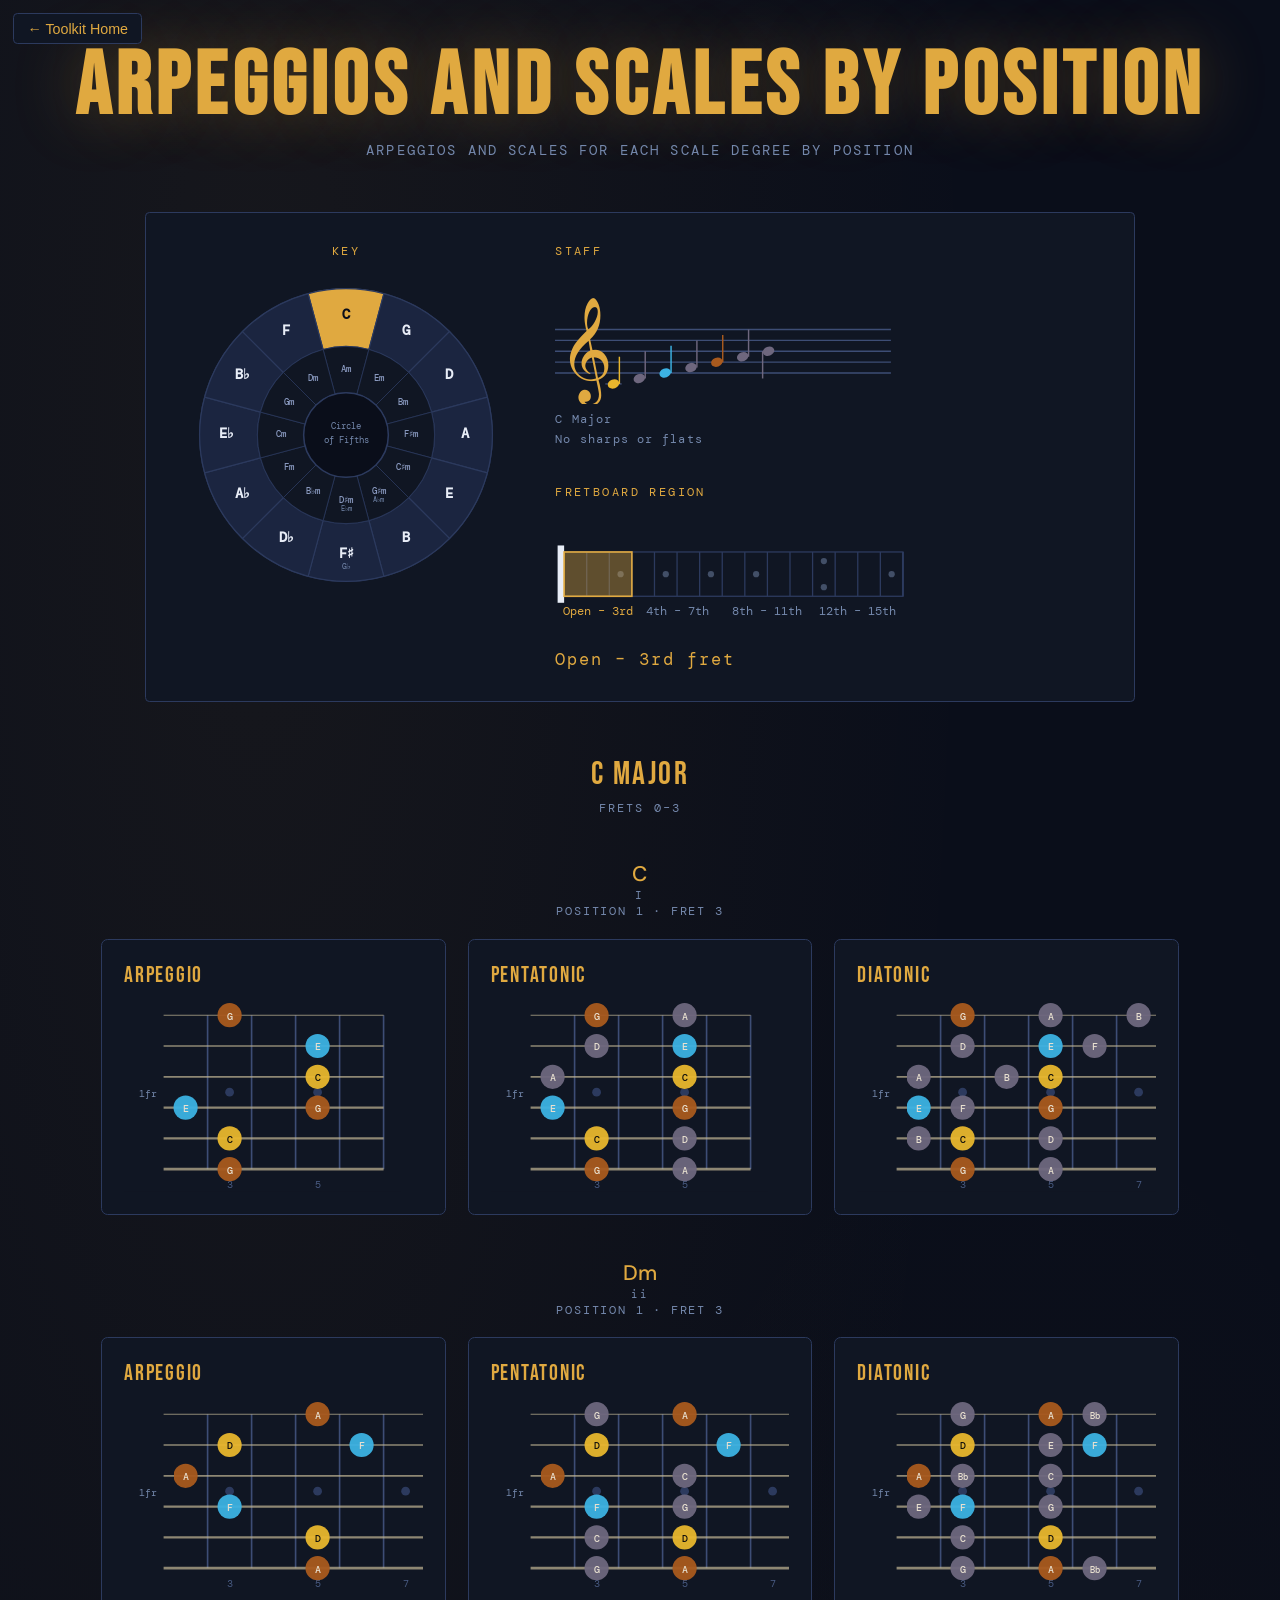
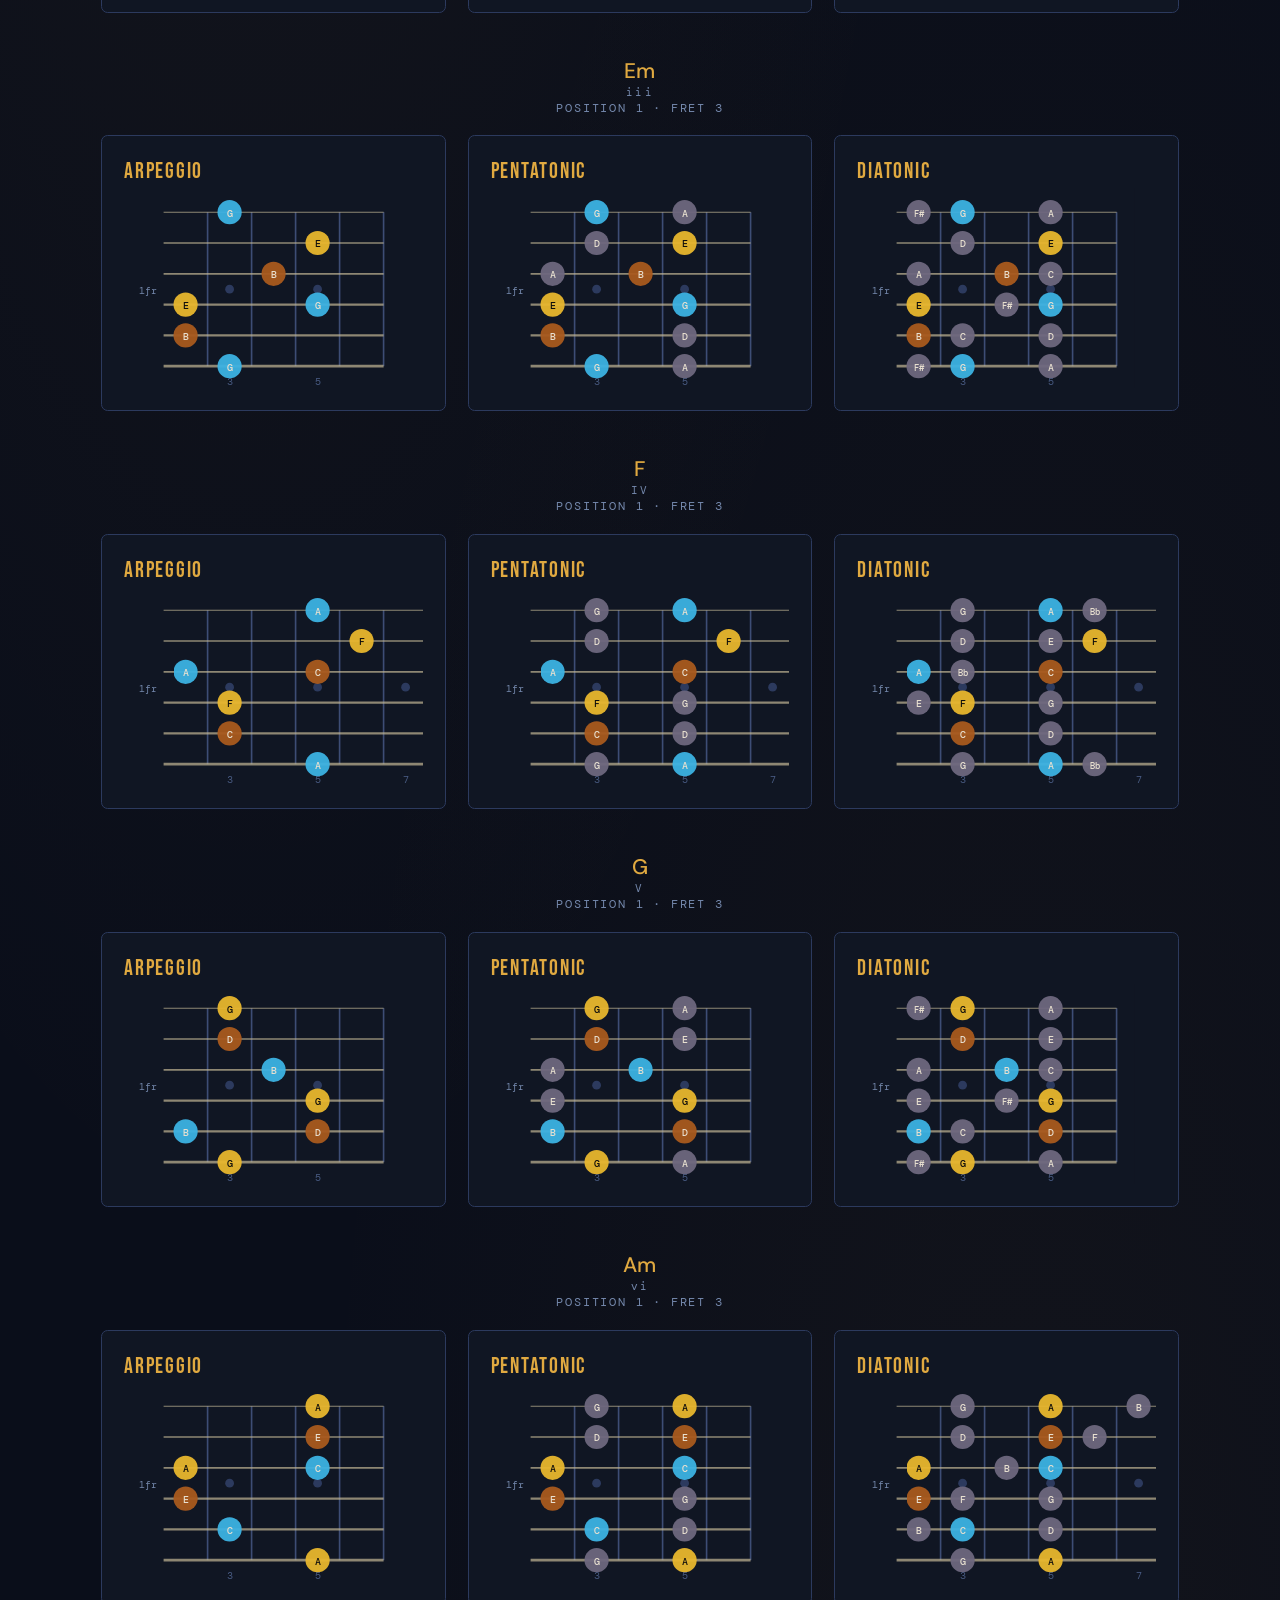
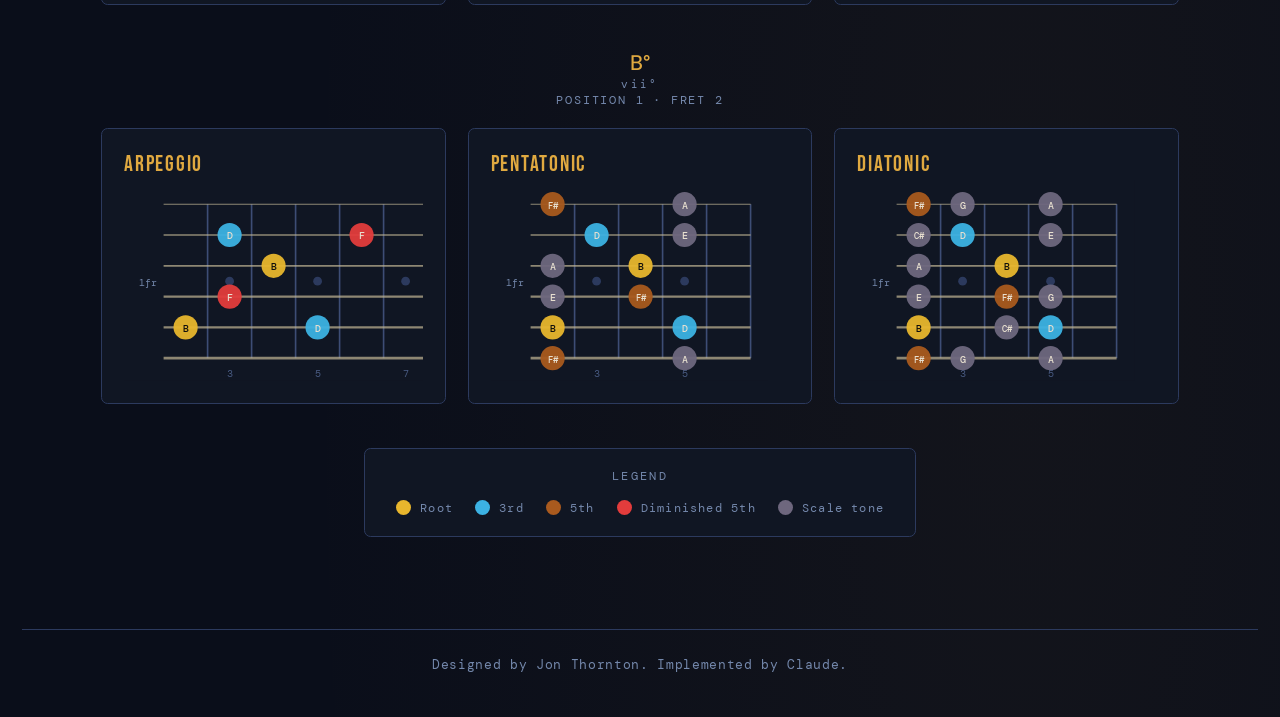
==== arpeggio-position.html @ f9f3dce3 "Added arpeggios" ====
<!DOCTYPE html>
<html lang="en">

<head>
  <meta charset="UTF-8">
  <meta name="viewport" content="width=device-width, initial-scale=1.0">
  <title>Arpeggios and Scales by Position</title>
  <meta name="description" content="Find every diatonic triad's 1-3-5 arpeggio shape in a key that falls within a chosen neighbourhood of the fretboard. Pick a key and a 4-fret region from the nut to the 15th fret, and see the CAGED-style arpeggio shape for each scale degree playable there.">
  <meta name="theme-color" content="#0a0e1a">
  <link rel="icon" type="image/svg+xml" href="data:image/svg+xml,%3Csvg xmlns='http://www.w3.org/2000/svg' viewBox='0 0 32 32'%3E%3Crect width='32' height='32' rx='6' fill='%230a0e1a'/%3E%3Cline x1='7' y1='24' x2='25' y2='8' stroke='%23223050' stroke-width='1.5'/%3E%3Ccircle cx='8' cy='23' r='2.6' fill='%23e0a940'/%3E%3Ccircle cx='16' cy='16' r='2.6' fill='%23e0a940'/%3E%3Ccircle cx='24' cy='9' r='2.6' fill='%23e0a940'/%3E%3C/svg%3E">
  <link href="https://fonts.googleapis.com/css2?family=Bebas+Neue&family=DM+Mono:wght@400;500&family=DM+Sans:wght@300;400;500&display=swap" rel="stylesheet">
  <link rel="stylesheet" href="theme.css">
  <style>
    html {
      zoom: 1.1;
    }

    body {
      display: flex;
      flex-direction: column;
      align-items: center;
      padding: 40px 20px;
      background-image:
        radial-gradient(ellipse at 20% 10%, rgba(224, 169, 64, 0.06) 0%, transparent 50%),
        radial-gradient(ellipse at 80% 90%, rgba(166, 122, 46, 0.06) 0%, transparent 50%);
    }

    /* footer's align-self:stretch (needed because this page's body is a
       centering flexbox) comes from theme.css. */

    .controls {
      display: grid;
      grid-template-columns: minmax(260px, 300px) minmax(280px, 1fr);
      grid-template-areas:
        "key   stave"
        "key   region";
      column-gap: 40px;
      row-gap: 32px;
      margin-bottom: 48px;
      background: var(--surface);
      border: 1px solid var(--border);
      padding: 28px 32px;
      border-radius: 4px;
      width: 100%;
      max-width: 900px;
    }

    @media (max-width: 700px) {
      .controls {
        grid-template-columns: 1fr;
        grid-template-areas:
          "key"
          "stave"
          "region";
      }
    }

    .control-group {
      display: flex;
      flex-direction: column;
      gap: 8px;
    }

    .control-group.control-key { grid-area: key; }
    .control-group.control-stave { grid-area: stave; }
    .control-group.control-region { grid-area: region; }

    .control-group.control-key label {
      text-align: center;
    }

    /* #key-label comes from theme.css (shared with chords.html/
       triad-position.html). #region-label is page-specific (id). */

    #region-label {
      text-align: center;
      font-family: 'DM Mono', monospace;
      font-size: 0.7rem;
      letter-spacing: 0.18em;
      text-transform: uppercase;
      color: var(--muted);
      margin-bottom: 40px;
    }

    /* ── Per-degree arpeggio groups ───────────────────────────────────────────── */
    /* .shapes-grid, .diagram-card.shape-card, .shape-title, .subtitle,
       .fretboard-scroll, .chord-name, .chord-numeral, .legend-panel,
       .legend-title, .legend, .legend-item, .legend-dot, and .no-chord come
       from theme.css. */

    #arpeggio-groups {
      max-width: 980px;
      margin: 0 auto;
      width: 100%;
    }

    .arpeggio-group {
      margin-bottom: 40px;
      animation: fadeUp 0.4s ease both;
    }

    .arpeggio-group:last-child {
      margin-bottom: 0;
    }

    .arpeggio-group-header {
      text-align: center;
      margin-bottom: 16px;
    }

    /* ── Circle of fifths (key selector) ─────────────────────────────────────── */

    .circle-container {
      display: flex;
      justify-content: center;
    }

    #circle-of-fifths {
      width: 100%;
      max-width: 280px;
      height: auto;
    }

    /* .circle-segment's base + major/minor hover/selected states, and
       .circle-text, come from theme.css. */

    /* ── Fret region picker ──────────────────────────────────────────────────── */

    .region-picker {
      display: flex;
      flex-direction: column;
      align-items: flex-start;
    }

    .region-picker .neck-wrap {
      position: relative;
      max-width: 340px; /* matches #key-stave's max-width (theme.css) */
      width: 100%;
    }

    .region-picker svg {
      display: block;
      width: 100%;
      height: auto;
    }

    .region-segment {
      cursor: pointer;
    }

    .region-segment rect.region-fill {
      fill: transparent;
      stroke: transparent;
      transition: fill 0.15s ease, stroke 0.15s ease;
    }

    /* A translucent gold wash alone reads as muddy brown once it's blended
       with the dark navy neck behind it — a crisp gold border keeps the
       highlight unambiguously gold at a glance. */
    .region-segment:hover rect.region-fill {
      fill: rgba(224, 169, 64, 0.22);
      stroke: #e0a940;
      stroke-width: 1.5;
    }

    .region-segment.selected rect.region-fill {
      fill: rgba(224, 169, 64, 0.38);
      stroke: #e0a940;
      stroke-width: 1.25;
    }

    .region-segment text {
      fill: var(--muted);
      font-family: 'DM Mono', monospace;
      font-size: 9px;
      text-anchor: middle;
      pointer-events: none;
      transition: fill 0.15s ease;
    }

    .region-segment.selected text {
      fill: var(--amber);
    }

    .region-picker .readout {
      margin-top: 8px;
      display: flex;
      align-items: baseline;
      justify-content: center;
      gap: 8px;
      min-height: 20px;
    }

    .region-picker .readout .value {
      font-family: 'DM Mono', monospace;
      font-size: 0.95rem;
      letter-spacing: 0.12em;
      color: var(--amber);
    }
  </style>
</head>

<body>
  <a href="index.html" class="back-link">&larr; Toolkit Home</a>

  <header>
    <h1>Arpeggios and Scales by Position</h1>
    <p>Arpeggios and scales for each scale degree by position</p>
  </header>

  <div class="controls">
    <div class="control-group control-key">
      <label>Key</label>
      <div class="circle-container">
        <svg id="circle-of-fifths" width="400" height="400" viewBox="0 0 400 400"></svg>
      </div>
    </div>
    <div class="control-group control-stave">
      <label>Staff</label>
      <div class="stave-container">
        <svg id="key-stave" viewBox="10 0 550 173.33"></svg>
        <div class="stave-label" id="stave-label"></div>
      </div>
    </div>
    <div class="control-group control-region">
      <label>Fretboard Region</label>
      <div class="region-picker">
        <div class="neck-wrap">
          <svg id="neck" viewBox="13 0 287 90" xmlns="http://www.w3.org/2000/svg">

            <!-- ===== neck base ===== -->
            <rect x="20" y="23" width="260" height="34" fill="var(--surface)" stroke="var(--border)" stroke-width="1"/>

            <!-- ===== fret ticks ===== -->
            <g id="fretTicks"></g>

            <!-- ===== position markers ===== -->
            <g id="positionMarkers"></g>

            <!-- ===== nut ===== -->
            <rect x="15" y="18" width="5" height="44" fill="var(--cream)"/>

            <!-- ===== region overlays (clickable) ===== -->
            <g id="regions"></g>

          </svg>
        </div>
        <div class="readout">
          <span class="value" id="regionReadout">Open – 3rd fret</span>
        </div>
      </div>
    </div>
  </div>

  <div id="key-label"></div>
  <div id="region-label"></div>
  <div id="arpeggio-groups"></div>

  <!-- Colors match DEGREE_COLORS/DEFAULT_TONE_COLOR below exactly — these
       are the same fretboard note colors the shape diagrams themselves use. -->
  <div class="legend-panel">
    <div class="legend-title">Legend</div>
    <div class="legend">
      <div class="legend-item"><div class="legend-dot" style="background:#e8b62d"></div>Root</div>
      <div class="legend-item"><div class="legend-dot" style="background:#3cb2e3"></div>3rd</div>
      <div class="legend-item"><div class="legend-dot" style="background:#a95a1e"></div>5th</div>
      <div class="legend-item"><div class="legend-dot" style="background:#e33c3c"></div>Diminished 5th</div>
      <div class="legend-item"><div class="legend-dot" style="background:#6e677e"></div>Scale tone</div>
    </div>
  </div>

  <footer>Designed by Jon Thornton. Implemented by Claude.</footer>

  <script src="lib/svg-utils.js"></script>
  <script src="lib/theory.js"></script>
  <script src="lib/triads.js"></script>
  <script src="lib/circle-of-fifths.js"></script>
  <script src="lib/stave.js"></script>
  <script src="lib/region-picker.js"></script>
  <script src="lib/fretboard.js"></script>
  <script>
    // ── Note helpers ──────────────────────────────────────────────────────────────
    // NOTES, LETTERS, LETTER_SEMITONE, and noteIndex come from theory.js.
    // spellChordTone, TRIAD_INTERVALS, KEYSTR_MAP, getKeyRoot, getScaleChords,
    // MAJOR_QUALITIES/MINOR_QUALITIES, ROMAN_MAJOR/ROMAN_MINOR, and
    // formatChordName come from lib/triads.js. pentatonicBoxes,
    // addOutOfBoxNote, diatonicBoxFromPentatonicBox, fillWindow,
    // finalizeShape, and renderShape come from lib/fretboard.js.

    // ── Circle of Fifths (Key selector) ──────────────────────────────────────────

    let selectedKey = 'C';
    let selectedKeyType = 'major';

    function renderCircle() {
      renderCircleOfFifths({
        selectedKey,
        selectedKeyType,
        onSelect: (name, type) => selectKey(name, type),
        onHover: (name, type) => renderStave(name, type),
        onHoverEnd: () => renderStave(selectedKey, selectedKeyType),
      });
    }

    function selectKey(keyName, keyType) {
      selectedKey = keyName;
      selectedKeyType = keyType;
      renderCircle();
      renderStave(keyName, keyType);
      generate();
    }

    // ── Staff ──────────────────────────────────────────────────────────────────
    // ROOT_SPELLING_MAJOR/MINOR, buildDiatonicScale, formatSpelledNote,
    // absoluteStaffStep, and getKeySignature come from theory.js.
    // renderMusicStave (and the stepY/drawLedgerLines it uses internally)
    // comes from lib/stave.js, which calls back into this page's own
    // degreeColor(index, degreeNames) (defined above) to color each notehead
    // exactly like the shape diagrams' dots.

    // Octave-assigned notes for the selected key's own plain diatonic scale
    // (major/Ionian or natural minor/Aeolian) — same octave-tracking
    // algorithm modes.html/scales.html use for their own staves: start the
    // tonic at octave 4 and bump the octave whenever the diatonic letter
    // sequence wraps around (e.g. B -> C).
    function keyStaffNotes(keyName, keyType) {
      const table = keyType === 'minor' ? ROOT_SPELLING_MINOR : ROOT_SPELLING_MAJOR;
      const [letter, accidental] = table[keyName];
      const formula = keyType === 'minor' ? MINOR_SCALE_INTERVALS : MAJOR_SCALE_INTERVALS;
      const diatonic = buildDiatonicScale(letter, accidental, formula);

      let octave = 4;
      let prevLetterIdx = null;
      return diatonic.map(entry => {
        const letterIdx = LETTER_INDEX[entry.letter];
        if (prevLetterIdx !== null && letterIdx < prevLetterIdx) octave++;
        prevLetterIdx = letterIdx;
        return {
          letter: entry.letter,
          accidental: entry.accidental,
          octave,
          name: formatSpelledNote(entry),
          step: absoluteStaffStep(entry.letter, octave),
        };
      });
    }

    function renderStave(keyName, keyType) {
      const sig = getKeySignature(keyName, keyType);
      const notes = keyStaffNotes(keyName, keyType);
      const scaleIntervals = keyType === 'minor' ? MINOR_SCALE_INTERVALS : MAJOR_SCALE_INTERVALS;
      const degreeNames = scaleIntervals.map(iv => SEMITONE_DEGREE_NAMES[iv]);

      renderMusicStave({
        sig,
        notes,
        degreeNames,
        getLabelLines: () => {
          const symbol = sig.type === 'sharp' ? '♯' : '♭';
          const count = sig.letters.length;
          const sigLine = count === 0 ? 'No sharps or flats'
            : `${count} ${sig.type}${count > 1 ? 's' : ''}: ${sig.letters.map(l => l + symbol).join(' ')}`;
          const modeLabel = keyType === 'major' ? 'Major' : 'Minor';
          return [`${sig.tonicName} ${modeLabel}`, sigLine];
        },
      });
    }

    // ── Fret region picker ───────────────────────────────────────────────────────
    // REGIONS, buildRegionPicker, and paintRegionPicker come from
    // lib/region-picker.js.

    let selectedRegion = REGIONS[0];

    buildRegionPicker({
      onSelect: (region) => {
        selectedRegion = region;
        paintRegionPicker(selectedRegion);
        generate();
      }
    });
    paintRegionPicker(selectedRegion);

    // ── Scale-tone colors ────────────────────────────────────────────────────────
    // Mirrors scales.html's Triad-type palette exactly (same visual language
    // for "fretboard note colours"), plus 'b5' for the diminished degrees
    // (vii° in a major key, ii° in a minor key) that scales.html's own
    // single-quality Triad type never needs to show. Every other scale
    // degree (2, 4, 6, 7, and their flat variants) falls through to
    // DEFAULT_TONE_COLOR — the pentatonic/diatonic views need those too,
    // the arpeggio (root/3rd/5th only) never does.
    const DEGREE_COLORS = {
      'Root': '#e8b62d',
      '3':    '#3cb2e3',
      'b3':   '#3cb2e3',
      '5':    '#a95a1e',
      'b5':   '#e33c3c',
    };
    const DEFAULT_TONE_COLOR = '#6e677e';

    function degreeColor(index, degreeNames) {
      return DEGREE_COLORS[degreeNames[index]] || DEFAULT_TONE_COLOR;
    }

    // Semitone distance from a scale's own root -> that degree's name, e.g.
    // interval 3 is always "b3" regardless of which scale it's part of.
    // Lets arpeggio/pentatonic/diatonic all derive degree names generically
    // from their interval formulas instead of needing one lookup table per
    // scale type.
    const SEMITONE_DEGREE_NAMES =
      ['Root', 'b2', '2', 'b3', '3', '4', 'b5', '5', 'b6', '6', 'b7', '7'];

    // Pitch classes, correctly-spelled note names, and the noteInfo lookup
    // finalizeShape()/makeDot() expect, for a scale built from `rootNote`
    // with the given chromatic interval formula. letterOffsets says how many
    // letters up the musical alphabet each interval's spelling should land
    // (0,2,4 for a triad's R-3-5; 0,1,2,4,5 for a major pentatonic's
    // R-2-3-5-6, skipping the 4th and 7th; etc).
    function buildScaleNoteInfo(rootNote, intervals, letterOffsets) {
      const rootPc = noteIndex(rootNote);
      const chromaticNotes = intervals.map(iv => NOTES[(rootPc + iv) % 12]);
      const spelledNames = intervals.map((iv, idx) =>
        spellChordTone(rootNote, letterOffsets[idx], (rootPc + iv) % 12));
      const degreeNames = intervals.map(iv => SEMITONE_DEGREE_NAMES[iv]);

      const noteInfo = {};
      chromaticNotes.forEach((note, i) => {
        noteInfo[note] = {
          note: spelledNames[i],
          isRoot: i === 0,
          color: degreeColor(i, degreeNames),
        };
      });

      return { rootPc, chromaticNotes, noteInfo };
    }

    const PENTATONIC_INTERVALS = { maj: [0, 2, 4, 7, 9], min: [0, 3, 5, 7, 10] };
    const PENTATONIC_LETTER_OFFSETS = { maj: [0, 1, 2, 4, 5], min: [0, 2, 3, 4, 6] };

    const DIATONIC_INTERVALS = { maj: MAJOR_SCALE_INTERVALS, min: MINOR_SCALE_INTERVALS };
    const DIATONIC_LETTER_OFFSETS = [0, 1, 2, 3, 4, 5, 6];

    // ── Arpeggio shapes ───────────────────────────────────────────────────────────

    // The five CAGED-box 1-3-5 arpeggio shapes for one chord root — the same
    // positional system scales.html uses for its Triad type, just built for
    // a single scale degree's root/quality rather than the whole key's tonic.
    // Returns the shapes alongside the chromaticNotes/noteInfo they were
    // built from, so a caller that needs a fallback position outside the
    // five canonical boxes (findWindowScale) can reuse the same note info.
    //
    // Takes the same pre-computed `boxes` (pentatonicBoxes(rootPc, isMajor))
    // that computePentatonicShapes/computeDiatonicShapes are given for this
    // degree, and forces every shape's anchor to that box's own anchor
    // (rather than letting finalizeShape derive it from whichever notes
    // survived the arpeggio's own sparser 3-note filter). Without this, a
    // box whose string-0 note isn't one of the triad's three tones would
    // report a different — often higher — anchor than its sibling
    // pentatonic/diatonic shapes at the very same box index, even though
    // all three represent the same physical hand position.
    //
    // A diminished triad's 5th (b5) is a tritone from the root, so — like
    // scales.html's blues b5 — it's never one of the minor-pentatonic box's
    // own notes and a plain box-filter would silently drop it.
    // addOutOfBoxNote (fretboard.js) reaches for it the same way blues does:
    // root and b3 come from the box directly, b5 is added afterward.
    function computeArpeggioShapes(rootNote, quality, boxes) {
      const { chromaticNotes, noteInfo } =
        buildScaleNoteInfo(rootNote, TRIAD_INTERVALS[quality], [0, 2, 4]);

      const shapes = boxes.map((box, idx) => {
        let frets = box.frets.map((stringFrets, s) =>
          stringFrets.filter(f => chromaticNotes.includes(getFretNote(s, f))));
        if (quality === 'dim') frets = addOutOfBoxNote(frets, chromaticNotes[2]);
        return finalizeShape(frets, noteInfo, idx, box.anchor);
      });
      return { shapes, chromaticNotes, noteInfo };
    }

    // The five CAGED-box shapes for the pentatonic scale matching a chord's
    // own quality — major pentatonic for a major-quality degree, minor
    // pentatonic for minor or diminished (both already anchor on the same
    // minor-pentatonic box the arpeggio itself uses for those qualities).
    function computePentatonicShapes(rootNote, quality, boxes) {
      const pentQuality = quality === 'maj' ? 'maj' : 'min';
      const { chromaticNotes, noteInfo } = buildScaleNoteInfo(
        rootNote, PENTATONIC_INTERVALS[pentQuality], PENTATONIC_LETTER_OFFSETS[pentQuality]);
      const shapes = boxes.map((box, idx) => finalizeShape(box.frets, noteInfo, idx, box.anchor));
      return { shapes, chromaticNotes, noteInfo };
    }

    // The five CAGED-box shapes for this chord root's own 7-note diatonic
    // scale — major (Ionian) for a major-quality degree, natural minor
    // (Aeolian) for minor or diminished — matching the same root+quality
    // basis the Arpeggio and Pentatonic cards already use, rather than the
    // parent key's own mode at this degree. The two aren't always the same
    // set of notes: e.g. for the IV chord of A major (D major), the parent
    // key's own mode is D Lydian (G#, borrowed from A major's own 7th
    // degree), while D's own major scale has a natural G. Building each
    // view from the chord's own root+quality keeps all three cards for a
    // degree consistent instead of only the 7-note view drifting.
    function computeDiatonicShapes(rootNote, quality, boxes) {
      const scaleQuality = quality === 'maj' ? 'maj' : 'min';
      const { chromaticNotes, noteInfo } = buildScaleNoteInfo(
        rootNote, DIATONIC_INTERVALS[scaleQuality], DIATONIC_LETTER_OFFSETS);
      const shapes = boxes.map((box, idx) =>
        finalizeShape(diatonicBoxFromPentatonicBox(chromaticNotes, box), noteInfo, idx, box.anchor));
      return { shapes, chromaticNotes, noteInfo };
    }

    // Among the given shapes, returns the index of whichever one best fits
    // the region — the one with the least overhang beyond the region's own
    // fret bounds. Zero overhang means the shape sits entirely inside the
    // region, which always wins outright; short of that, the shape that
    // sticks out the least is preferred. A region can legitimately overlap
    // more than one of the five box positions (their spans aren't
    // disjoint), but showing several near-duplicate shapes for the same
    // degree is just clutter — this always resolves to a single best
    // candidate. Returns -1 if none of the shapes overlap the region's fret
    // range at all. Returning the index (rather than the shape itself) lets
    // the caller pick the matching pentatonic/diatonic shape at the exact
    // same box position, so all three views of a degree line up.
    function bestFitIndexInRegion(shapes, region) {
      let bestIdx = -1, bestOverflow = Infinity;
      shapes.forEach((shape, i) => {
        const overlaps = shape.maxFret >= region.lo && shape.minFret <= region.hi;
        if (!overlaps) return;
        const overflow = Math.max(0, region.lo - shape.minFret) + Math.max(0, shape.maxFret - region.hi);
        if (overflow < bestOverflow) { bestOverflow = overflow; bestIdx = i; }
      });
      return bestIdx;
    }

    // Falls back to a direct scan of every fret in [lo, hi] on every string
    // (fillWindow, from fretboard.js) rather than one of the five canonical
    // CAGED positions. Used for the Open region specifically: since
    // pentatonicBoxesForRoot deliberately never anchors a position at the
    // open string (see its own comment in fretboard.js), some roots have no
    // box position at all inside frets 0–3, even though a scale's notes are
    // plainly playable there. Works for any note set (arpeggio, pentatonic,
    // or diatonic) — chromaticNotes/noteInfo come from whichever of
    // buildScaleNoteInfo()/computeDiatonicShapes()'s own note-info building
    // the caller needs. Returns null if the scale genuinely has no notes
    // anywhere in [lo, hi] on any string.
    function findWindowScale(chromaticNotes, noteInfo, lo, hi) {
      const frets = fillWindow(chromaticNotes, lo, hi);
      if (!frets.some(stringFrets => stringFrets.length > 0)) return null;
      return finalizeShape(frets, noteInfo, 0);
    }

    // Combines a shape's label ("Position 3", "Open Position", ...) and its
    // sublabel ("Fret 8", "Open position", ...) into one line, skipping the
    // sublabel when it would just repeat the label (e.g. the Open Position
    // fallback, whose sublabel is always literally "Open position" too).
    function formatPositionText(label, sublabel) {
      if (sublabel && sublabel.toLowerCase() !== label.toLowerCase()) return `${label} · ${sublabel}`;
      return label;
    }

    // ── Generate ───────────────────────────────────────────────────────────────────

    function generate() {
      const keyStr = KEYSTR_MAP[selectedKey];
      const mode = selectedKeyType;
      const region = selectedRegion;

      const root = getKeyRoot(keyStr, mode);
      const scaleChords = getScaleChords(keyStr, mode);
      const romans = mode === 'major' ? ROMAN_MAJOR : ROMAN_MINOR;
      const modeLabel = mode === 'major' ? 'Major' : 'Minor';

      document.getElementById('key-label').textContent = `${root} ${modeLabel}`;
      document.getElementById('region-label').textContent =
        `Frets ${region.lo}–${region.hi}`;

      const container = document.getElementById('arpeggio-groups');
      container.innerHTML = '';

      let anyFound = false;

      // For every diatonic triad, keep whichever of its five CAGED-box
      // positions best fits the selected region (bestFitIndexInRegion),
      // then read the pentatonic and diatonic shapes off that exact same
      // box index, so all three views land on the same physical position.
      // If none overlap the region at all (most common for the Open region
      // — see findWindowScale), fall back to a direct scan of the region
      // itself for all three views; if even that finds nothing playable
      // there, fall back further to whichever canonical position sits
      // closest to the region, clearly labeled as an approximation. Only a
      // degree with literally no notes anywhere near the region is left out.
      scaleChords.forEach((chord, degree) => {
        const { note, quality } = chord;

        // Same five boxes underlie all three views of this degree — computing
        // them once and threading them through keeps every view's anchor
        // pinned to the same physical position (see computeArpeggioShapes).
        const boxes = pentatonicBoxes(noteIndex(note), quality === 'maj');
        const arpeggio = computeArpeggioShapes(note, quality, boxes);
        const pentatonic = computePentatonicShapes(note, quality, boxes);
        const diatonic = computeDiatonicShapes(note, quality, boxes);

        let views = null;

        const bestIdx = bestFitIndexInRegion(arpeggio.shapes, region);
        if (bestIdx >= 0) {
          const a = arpeggio.shapes[bestIdx];
          views = {
            positionText: formatPositionText(a.label, a.sublabel),
            arpeggioShape: a,
            pentatonicShape: pentatonic.shapes[bestIdx],
            diatonicShape: diatonic.shapes[bestIdx],
          };
        }

        if (!views && region.lo === 0) {
          const windowArpeggio = findWindowScale(arpeggio.chromaticNotes, arpeggio.noteInfo, region.lo, region.hi);
          if (windowArpeggio) {
            // Not every fallback shape in the Open region actually rings a
            // string open — some just happen to sit at frets 1-3. And even
            // when one does, it's not necessarily the low-E string, so
            // finalizeShape's own anchor/sublabel (which only looks at
            // string 0) can't be trusted here — recompute both directly
            // from the shape's actual dots.
            const frets = windowArpeggio.dots.map(d => d.fret);
            const hasOpenString = frets.includes(0);
            const frettedOnly = frets.filter(f => f > 0);
            const label = hasOpenString ? 'Open Position' : 'Near the Nut';
            const sublabel = hasOpenString ? 'Open position' : `Fret ${Math.min(...frettedOnly)}`;

            // Pentatonic/diatonic have more notes than the arpeggio, so
            // their own window scan should essentially always find
            // something too — the arpeggio's own shape is just a defensive
            // fallback for the (practically unreachable) case it doesn't.
            const windowPentatonic = findWindowScale(pentatonic.chromaticNotes, pentatonic.noteInfo, region.lo, region.hi);
            const windowDiatonic = findWindowScale(diatonic.chromaticNotes, diatonic.noteInfo, region.lo, region.hi);

            views = {
              positionText: formatPositionText(label, sublabel),
              arpeggioShape: windowArpeggio,
              pentatonicShape: windowPentatonic || windowArpeggio,
              diatonicShape: windowDiatonic || windowArpeggio,
            };
          }
        }

        if (!views) {
          // None of the five positions overlap the region at all (checked
          // by bestFitIndexInRegion above) — of those, pick whichever's
          // fret range sits closest to the region's own bounds, and read
          // pentatonic/diatonic off that same box index.
          let closestIdx = -1, closestGap = Infinity;
          arpeggio.shapes.forEach((shape, i) => {
            const gap = shape.maxFret < region.lo ? region.lo - shape.maxFret : shape.minFret - region.hi;
            if (gap < closestGap) { closestGap = gap; closestIdx = i; }
          });
          if (closestIdx >= 0) {
            const a = arpeggio.shapes[closestIdx];
            views = {
              positionText: formatPositionText('Nearest Position', a.sublabel),
              arpeggioShape: a,
              pentatonicShape: pentatonic.shapes[closestIdx],
              diatonicShape: diatonic.shapes[closestIdx],
            };
          }
        }

        if (!views) return;
        anyFound = true;

        const displayName = formatChordName(note, quality);

        const group = document.createElement('div');
        group.className = 'arpeggio-group';
        group.style.animationDelay = `${degree * 0.06}s`;

        const cards = [
          { title: 'Arpeggio', shape: views.arpeggioShape },
          { title: 'Pentatonic', shape: views.pentatonicShape },
          { title: 'Diatonic', shape: views.diatonicShape },
        ];
        const shapesHTML = cards.map(({ title, shape }) => `
          <div class="diagram-card shape-card">
            <div class="shape-title">${title}</div>
            <div class="fretboard-scroll">${renderShape(shape)}</div>
          </div>
        `).join('');

        group.innerHTML = `
          <div class="arpeggio-group-header">
            <div class="chord-name">${displayName}</div>
            <div class="chord-numeral">${romans[degree]}</div>
            <div class="subtitle">${views.positionText}</div>
          </div>
          <div class="shapes-grid">${shapesHTML}</div>
        `;
        container.appendChild(group);
      });

      if (!anyFound) {
        container.innerHTML = `<div class="no-chord" style="width:auto;padding:24px 32px;">No arpeggios from this key fall within the selected region.</div>`;
      }
    }

    // ── Init ───────────────────────────────────────────────────────────────────────

    renderCircle();
    renderStave(selectedKey, selectedKeyType);
    generate();
  </script>
</body>

</html>
---- theme.css ----
/* Shared design system for chords.html, modes.html, scales.html, and
   triad-position.html: color palette, base reset, header/footer chrome, the
   "back to home" link, the pill-style radio control used by the key/type/mode
   selectors, the diagram/output display shared by modes.html and scales.html,
   and the circle-of-fifths and chord-card widgets shared by chords.html and
   triad-position.html (scales.html also uses the circle-of-fifths pieces). */

:root {
  --bg: #0a0e1a;
  --surface: #101623;
  --surface2: #1b2540;
  --border: #2c3a5e;
  --amber: #e0a940;
  --amber-dim: #a67a2e;
  --cream: #e8edf7;
  --muted: #7488ac;
}

* { box-sizing: border-box; margin: 0; padding: 0; }

body {
  background: var(--bg);
  color: var(--cream);
  font-family: 'DM Sans', sans-serif;
  min-height: 100vh;
  padding: 40px 24px 80px;
}

header {
  text-align: center;
  margin-bottom: 48px;
}

header h1 {
  font-family: 'Bebas Neue', sans-serif;
  font-size: clamp(42px, 8vw, 80px);
  letter-spacing: 0.06em;
  color: var(--amber);
  line-height: 1;
  text-shadow: 0 0 60px rgba(224,169,64,0.3);
}

header p {
  color: var(--muted);
  font-family: 'DM Mono', monospace;
  font-size: 13px;
  letter-spacing: 0.15em;
  text-transform: uppercase;
  margin-top: 8px;
}

footer {
  text-align: center;
  color: var(--muted);
  font-family: 'DM Mono', monospace;
  font-size: 12px;
  letter-spacing: 0.05em;
  margin-top: 56px;
  padding-top: 24px;
  border-top: 1px solid var(--border);
  /* Only has an effect on pages whose body is a centering flexbox
     (chords.html, triad-position.html) — without it the footer, as a flex
     item, would shrink to its text's width and take its border-top divider
     with it. A no-op on every other page. */
  align-self: stretch;
}

.back-link {
  position: fixed;
  top: 12px;
  left: 12px;
  z-index: 99999;
  font-family: sans-serif;
  font-size: 13px;
  color: var(--amber);
  background: var(--surface);
  border: 1px solid var(--border);
  padding: 6px 12px;
  border-radius: 4px;
  text-decoration: none;
}

/* Pill-style radio control (key/type/mode selectors) — shared by modes.html
   and scales.html; chords.html uses its own .type-radios control instead. */

.control-group label {
  display: block;
  font-family: 'DM Mono', monospace;
  font-size: 11px;
  letter-spacing: 0.2em;
  text-transform: uppercase;
  color: var(--amber);
  margin-bottom: 12px;
}

.pill-group {
  display: flex;
  flex-wrap: wrap;
  gap: 8px;
  width: 100%;
  margin: 0;
}

.pill {
  position: relative;
  display: flex;
  align-items: center;
  gap: 6px;
  padding: 5px 12px;
  border-radius: 999px;
  border: 1px solid var(--border);
  color: var(--muted);
  font-family: 'DM Mono', monospace;
  font-size: 13px;
  cursor: pointer;
  transition: all 0.15s ease;
  user-select: none;
}

.pill i {
  font-size: 15px;
  line-height: 1;
}

.pill input[type="radio"] {
  position: absolute;
  opacity: 0;
  width: 0;
  height: 0;
  pointer-events: none;
}

.pill:hover { color: var(--cream); border-color: var(--muted); }

.pill:has(input:checked) {
  background: var(--amber);
  border-color: var(--amber);
  color: var(--bg);
  font-weight: 500;
}

.pill:has(input:focus-visible) {
  outline: 2px solid var(--amber);
  outline-offset: 2px;
}

.pill:has(input:disabled) {
  color: var(--border);
  border-color: var(--border);
  cursor: not-allowed;
  opacity: 0.5;
}

.pill input[type="radio"]:disabled {
  cursor: not-allowed;
}

/* Diagram/output display — shared by modes.html and scales.html. Each page's
   own <style> keeps its .controls grid-template-areas (the control layouts
   differ) and any circle-of-fifths/circle-segment hover-and-selected-state
   colors that depend on whether it has a two-ring (major/minor) or
   single-ring wheel. */

.output { max-width: 980px; margin: 32px auto 0; }

.shapes-grid {
  display: grid;
  grid-template-columns: repeat(auto-fill, minmax(300px, 1fr));
  gap: 20px;
}

.diagram-card {
  background: var(--surface);
  border: 1px solid var(--border);
  border-radius: 6px;
  padding: 28px;
  margin-bottom: 28px;
}

.diagram-card.shape-card {
  padding: 20px;
  margin-bottom: 0;
}

.diagram-card h2 {
  font-family: 'Bebas Neue', sans-serif;
  font-size: 28px;
  letter-spacing: 0.08em;
  color: var(--amber);
  margin-bottom: 4px;
}

.shape-title {
  font-family: 'Bebas Neue', sans-serif;
  font-size: 20px;
  letter-spacing: 0.08em;
  color: var(--amber);
  margin-bottom: 2px;
}

.subtitle {
  font-family: 'DM Mono', monospace;
  font-size: 11px;
  color: var(--muted);
  letter-spacing: 0.15em;
  text-transform: uppercase;
  margin-bottom: 18px;
}

.notes-row {
  display: flex;
  flex-wrap: wrap;
  gap: 8px;
  margin-bottom: 20px;
}

.note-badge {
  background: var(--surface2);
  border: 1px solid var(--border);
  color: var(--cream);
  font-family: 'DM Mono', monospace;
  font-size: 12px;
  padding: 4px 10px;
  border-radius: 3px;
}

/* Fixed gold rather than var(--amber): this matches the root-note color
   modes.html/scales.html actually paint via DEGREE_COLORS (a fretboard note
   color, left unchanged by the theme), not the site's UI accent. In practice
   buildNoteBadgesHTML() always sets an inline background that overrides
   this, but it's worth keeping correct in case that ever changes. */
.note-badge.root {
  background: #e8b62d;
  border-color: #e8b62d;
  color: var(--bg);
  font-weight: 500;
}

.fretboard-scroll { overflow-x: auto; }
svg.fretboard { display: block; }

.legend-panel {
  background: var(--surface);
  border: 1px solid var(--border);
  border-radius: 6px;
  padding: 18px 28px;
  max-width: 980px;
  margin: 40px auto 28px;
}

.legend-title {
  text-align: center;
  font-family: 'DM Mono', monospace;
  font-size: 11px;
  color: var(--muted);
  letter-spacing: 0.2em;
  text-transform: uppercase;
  margin-bottom: 14px;
}

.legend {
  display: flex;
  gap: 20px;
  justify-content: center;
  flex-wrap: wrap;
}

.legend-item {
  display: flex;
  align-items: center;
  gap: 8px;
  font-family: 'DM Mono', monospace;
  font-size: 11px;
  color: var(--muted);
  letter-spacing: 0.1em;
}

.legend-dot { width: 14px; height: 14px; border-radius: 50%; }

.output-header {
  max-width: 980px;
  margin: 0 auto 8px;
}

.output-header h2 {
  font-family: 'Bebas Neue', sans-serif;
  font-size: 26px;
  letter-spacing: 0.08em;
  color: var(--amber);
}

.output-header .subtitle { margin-bottom: 0; }

.shapes-count-label {
  font-family: 'DM Mono', monospace;
  font-size: 10px;
  letter-spacing: 0.2em;
  text-transform: uppercase;
  color: var(--muted);
  max-width: 980px;
  margin: 0 auto 16px;
}

.circle-container {
  display: flex;
  justify-content: flex-start;
  padding: 0 0 10px;
}

.stave-container {
  margin-top: 4px;
}

#key-stave {
  display: block;
  width: 100%;
  max-width: 340px;
  height: auto;
  margin: 0;
}

.stave-label {
  text-align: left;
  font-family: 'DM Mono', monospace;
  font-size: 11px;
  letter-spacing: 0.1em;
  color: var(--muted);
  margin-top: 6px;
  line-height: 1.6;
}

#circle-of-fifths {
  width: 100%;
  max-width: 340px;
  height: auto;
}

.circle-segment {
  cursor: pointer;
  transition: fill 0.15s ease;
}

.circle-text {
  pointer-events: none;
  user-select: none;
}

/* Two-ring circle-of-fifths hover/selected states — shared by chords.html,
   scales.html, and triad-position.html. modes.html's single-ring wheel uses
   its own plain .circle-segment:hover/.selected instead (no .major/.minor
   qualifier, since it only ever renders major-key wedges), so these never
   apply there beyond what it already sets to the same values. */
.circle-segment.major:hover { fill: var(--amber-dim); }
.circle-segment.minor:hover { fill: var(--amber-dim); }
.circle-segment.major.selected { fill: var(--amber); }
.circle-segment.minor.selected { fill: #c99a3a; }

/* Chord/triad result-card family — shared by chords.html and
   triad-position.html, which both render a row of chord-card results, each
   with one fretboard diagram per inversion and a "no voicing" fallback.
   Each page keeps some pieces local: .chord-inversion (letter-spacing
   differs) and the .legend/.legend-item/.legend-dot block (a different,
   page-local legend layout — not the .legend-panel family above, which
   belongs to modes.html/scales.html and uses the same class names for a
   different widget). triad-position.html also adds one supplemental
   property to .chord-card (max-width) and .inversion-row (flex-wrap)
   locally, since it can show more voicings per card than chords.html does. */
#key-label {
  text-align: center;
  font-family: 'Bebas Neue', sans-serif;
  font-size: 1.8rem;
  color: var(--amber);
  margin-bottom: 6px;
  letter-spacing: 0.08em;
  min-height: 2rem;
}

#chord-row {
  display: flex;
  flex-wrap: wrap;
  gap: 24px;
  justify-content: center;
  max-width: 1400px;
}

.chord-card {
  display: flex;
  flex-direction: column;
  align-items: center;
  gap: 8px;
  animation: fadeUp 0.4s ease both;
  min-width: 120px;
  background: var(--surface);
  border: 1px solid var(--border);
  padding: 16px 12px;
  border-radius: 4px;
}

@keyframes fadeUp {
  from {
    opacity: 0;
    transform: translateY(16px);
  }

  to {
    opacity: 1;
    transform: translateY(0);
  }
}

.chord-name {
  font-family: 'DM Sans', sans-serif;
  font-weight: 500;
  font-size: 1.2rem;
  color: var(--amber);
  letter-spacing: 0.02em;
}

.chord-numeral {
  font-family: 'DM Mono', monospace;
  font-size: 0.65rem;
  letter-spacing: 0.2em;
  color: var(--muted);
}

.inversion-row {
  display: flex;
  gap: 12px;
  justify-content: center;
  margin-top: 4px;
}

.inversion-item {
  display: flex;
  flex-direction: column;
  align-items: center;
  gap: 4px;
}

svg.chord-svg { display: block; }

.no-chord {
  color: var(--muted);
  font-family: 'DM Mono', monospace;
  font-size: 0.72rem;
  font-style: italic;
  width: 80px;
  text-align: center;
  padding: 16px 0;
  line-height: 1.5;
}
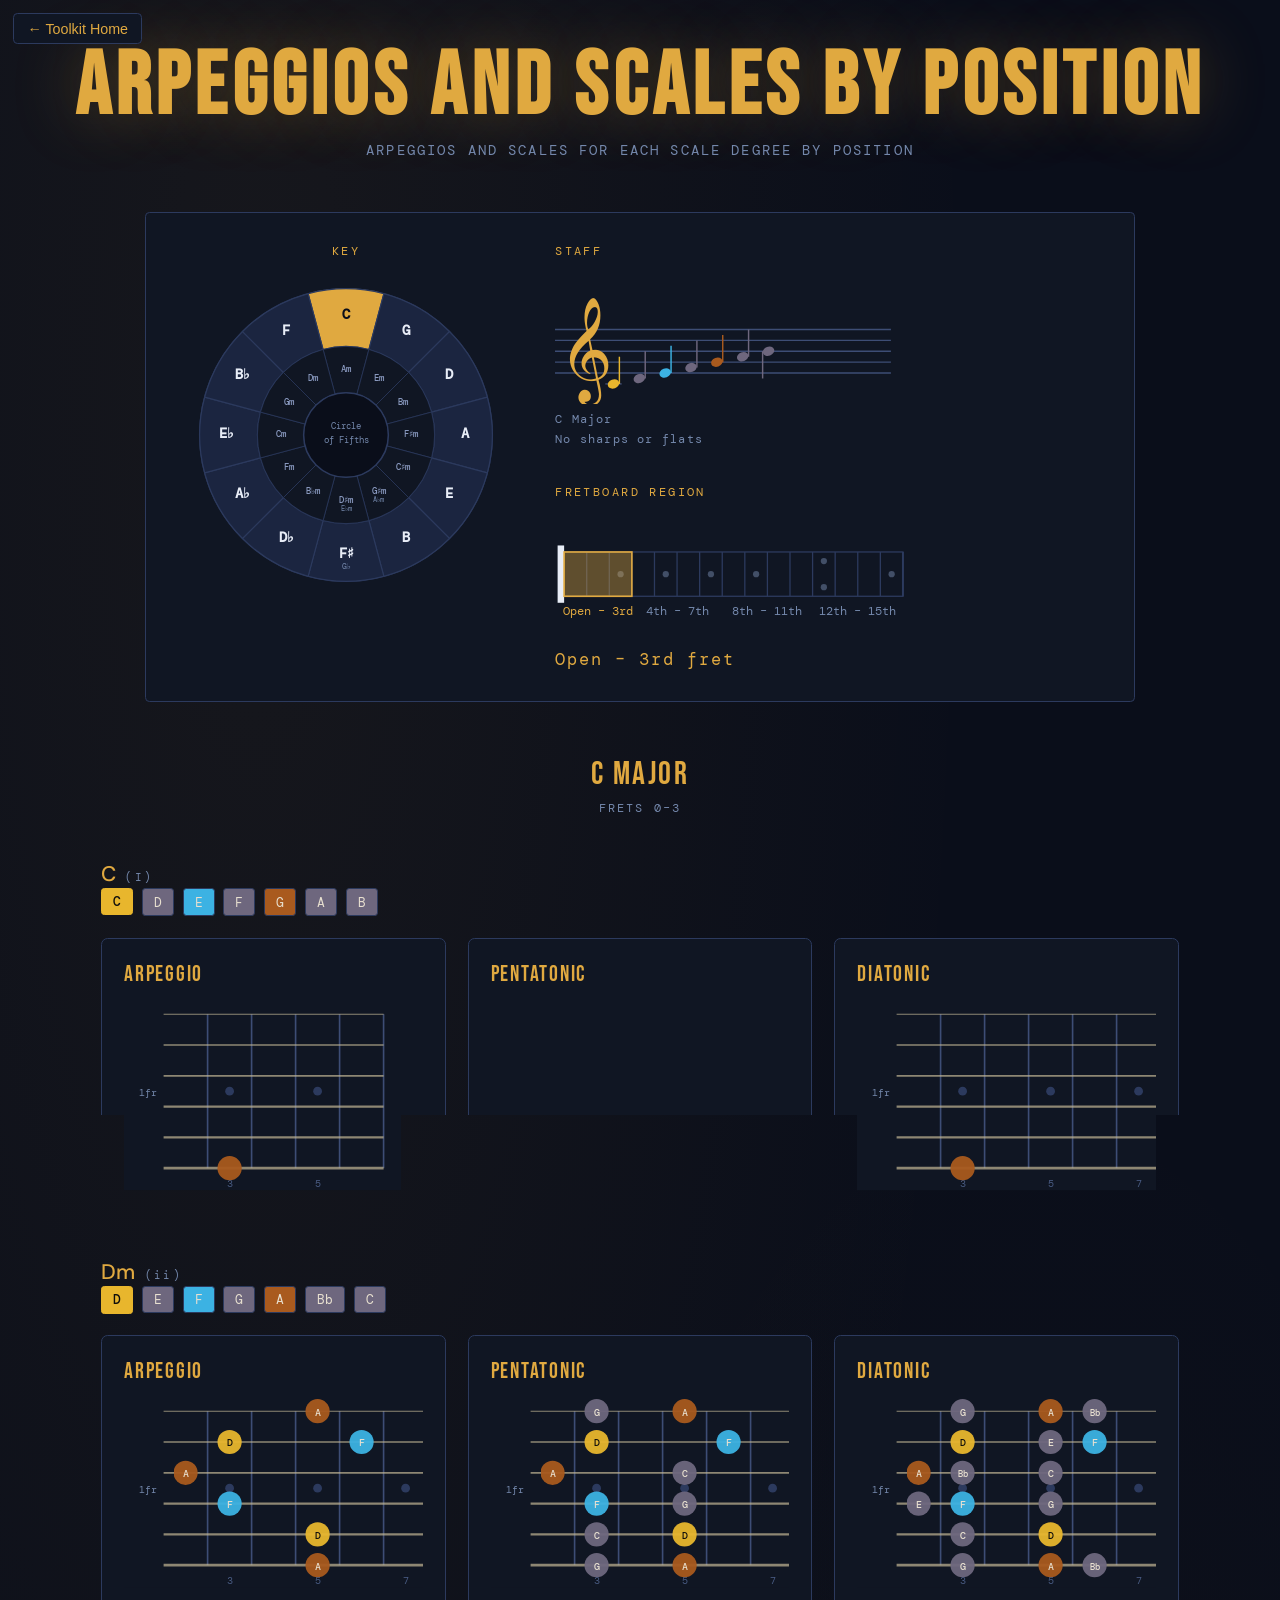
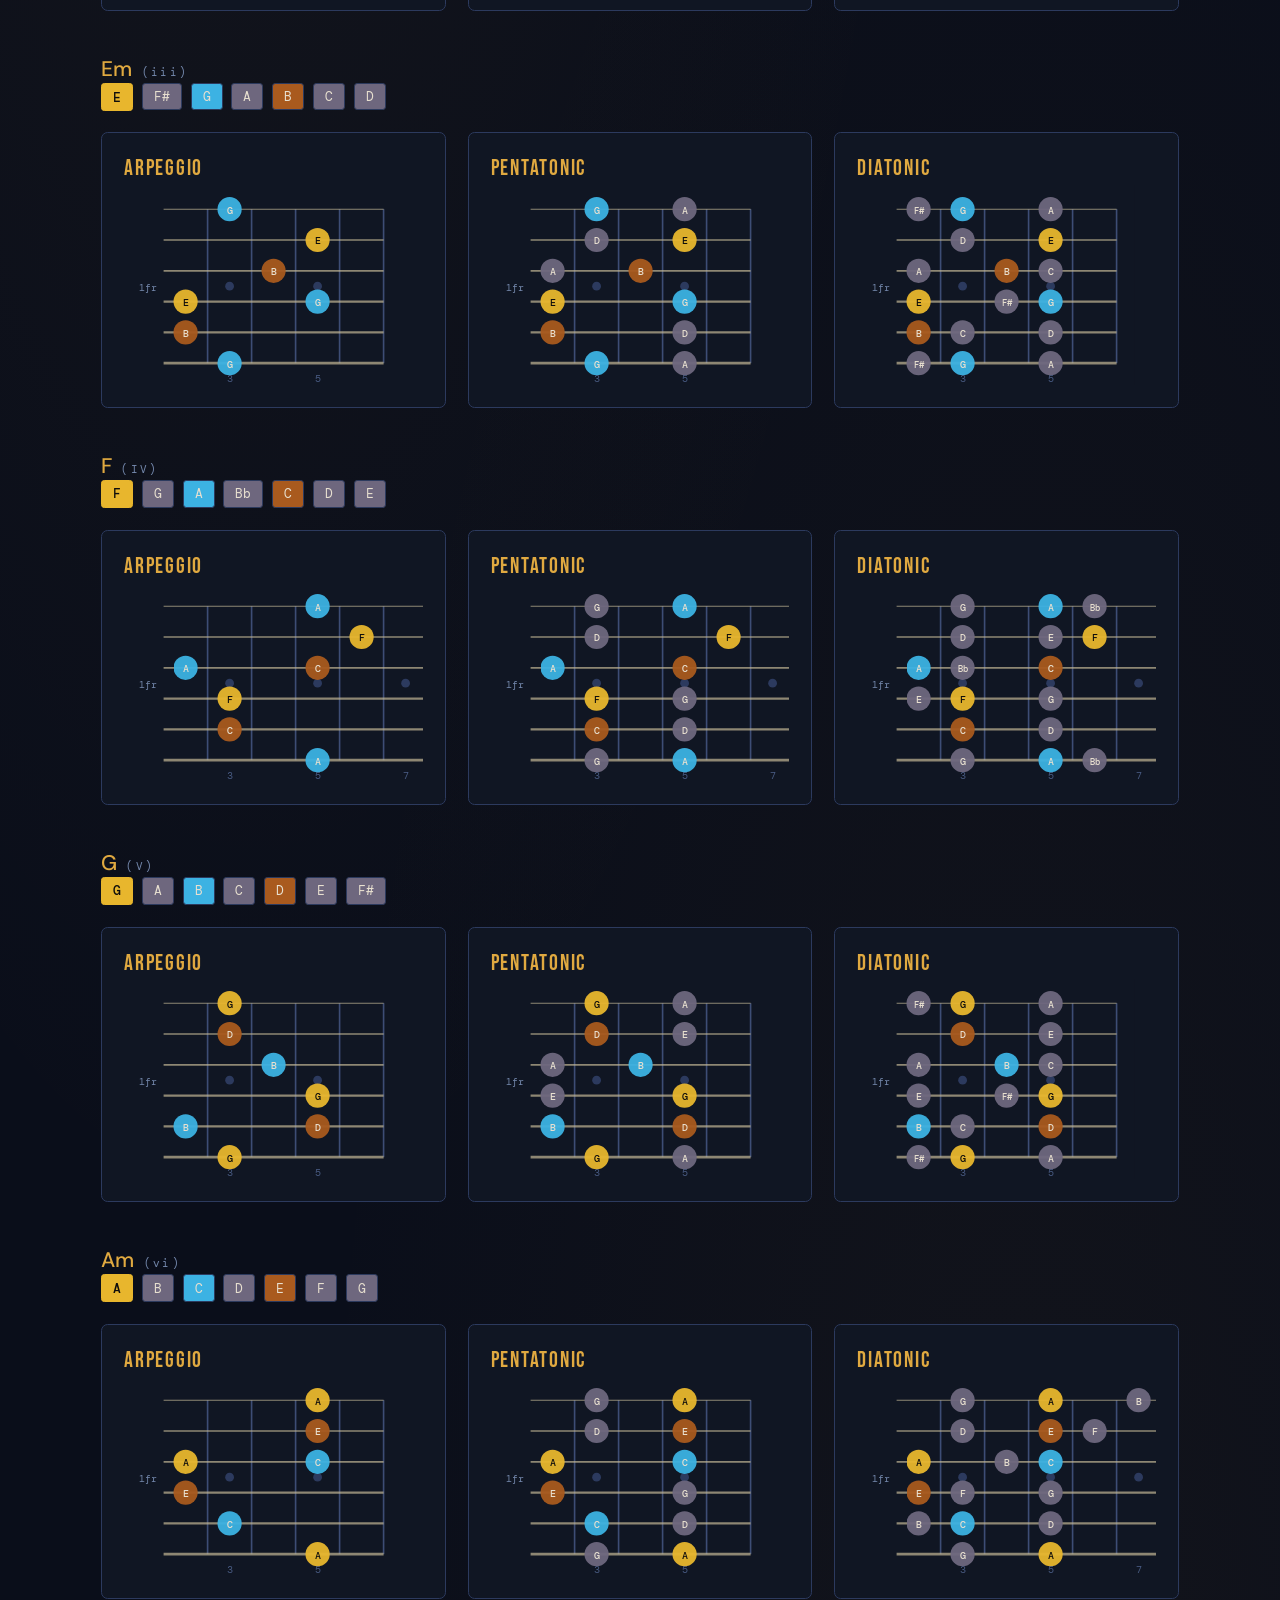
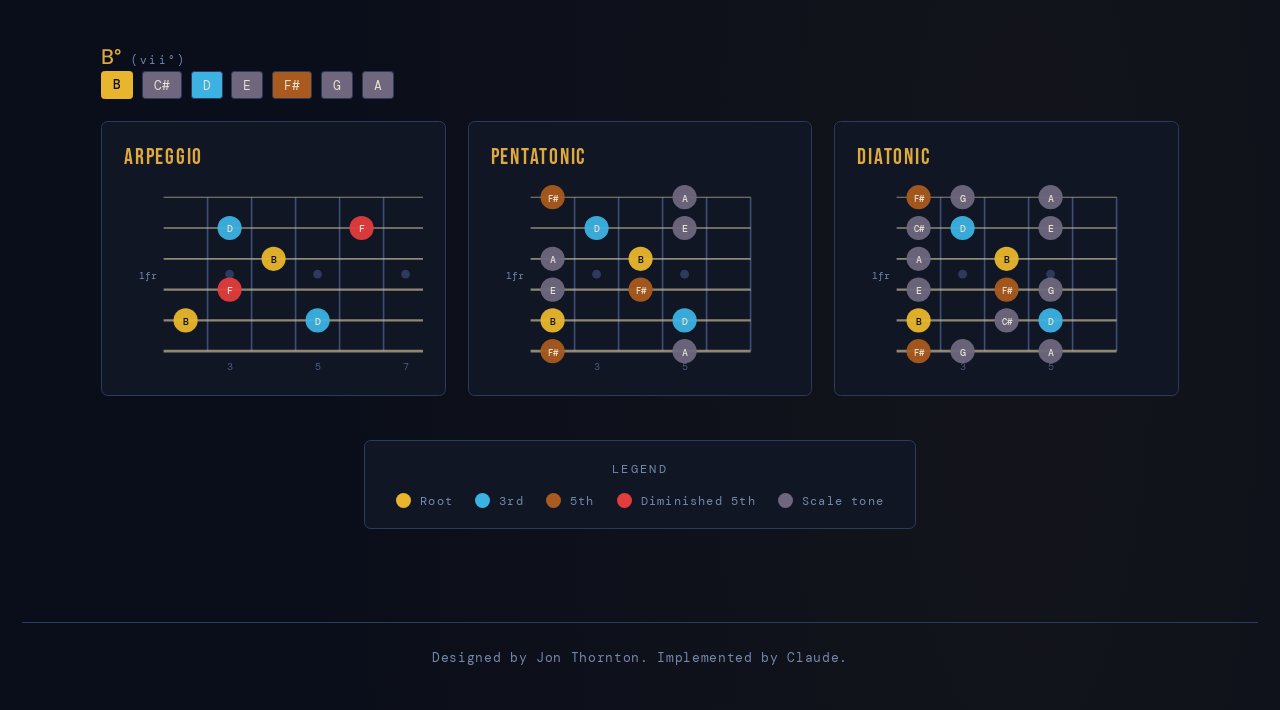
==== commit 35e65839: "Improvements to arpeggio page." ====
--- a/arpeggio-position.html
+++ b/arpeggio-position.html
@@ -83,8 +83,8 @@
     }
 
     /* ── Per-degree arpeggio groups ───────────────────────────────────────────── */
-    /* .shapes-grid, .diagram-card.shape-card, .shape-title, .subtitle,
-       .fretboard-scroll, .chord-name, .chord-numeral, .legend-panel,
+    /* .shapes-grid, .diagram-card.shape-card, .shape-title, .fretboard-scroll,
+       .chord-name, .chord-numeral, .notes-row, .note-badge, .legend-panel,
        .legend-title, .legend, .legend-item, .legend-dot, and .no-chord come
        from theme.css. */
 
@@ -104,8 +104,14 @@
     }
 
     .arpeggio-group-header {
-      text-align: center;
       margin-bottom: 16px;
+    }
+
+    .chord-title-row {
+      display: flex;
+      align-items: baseline;
+      justify-content: flex-start;
+      gap: 8px;
     }
 
     /* ── Circle of fifths (key selector) ─────────────────────────────────────── */
@@ -549,15 +555,6 @@
       return finalizeShape(frets, noteInfo, 0);
     }
 
-    // Combines a shape's label ("Position 3", "Open Position", ...) and its
-    // sublabel ("Fret 8", "Open position", ...) into one line, skipping the
-    // sublabel when it would just repeat the label (e.g. the Open Position
-    // fallback, whose sublabel is always literally "Open position" too).
-    function formatPositionText(label, sublabel) {
-      if (sublabel && sublabel.toLowerCase() !== label.toLowerCase()) return `${label} · ${sublabel}`;
-      return label;
-    }
-
     // ── Generate ───────────────────────────────────────────────────────────────────
 
     function generate() {
@@ -606,7 +603,6 @@
         if (bestIdx >= 0) {
           const a = arpeggio.shapes[bestIdx];
           views = {
-            positionText: formatPositionText(a.label, a.sublabel),
             arpeggioShape: a,
             pentatonicShape: pentatonic.shapes[bestIdx],
             diatonicShape: diatonic.shapes[bestIdx],
@@ -616,18 +612,6 @@
         if (!views && region.lo === 0) {
           const windowArpeggio = findWindowScale(arpeggio.chromaticNotes, arpeggio.noteInfo, region.lo, region.hi);
           if (windowArpeggio) {
-            // Not every fallback shape in the Open region actually rings a
-            // string open — some just happen to sit at frets 1-3. And even
-            // when one does, it's not necessarily the low-E string, so
-            // finalizeShape's own anchor/sublabel (which only looks at
-            // string 0) can't be trusted here — recompute both directly
-            // from the shape's actual dots.
-            const frets = windowArpeggio.dots.map(d => d.fret);
-            const hasOpenString = frets.includes(0);
-            const frettedOnly = frets.filter(f => f > 0);
-            const label = hasOpenString ? 'Open Position' : 'Near the Nut';
-            const sublabel = hasOpenString ? 'Open position' : `Fret ${Math.min(...frettedOnly)}`;
-
             // Pentatonic/diatonic have more notes than the arpeggio, so
             // their own window scan should essentially always find
             // something too — the arpeggio's own shape is just a defensive
@@ -636,7 +620,6 @@
             const windowDiatonic = findWindowScale(diatonic.chromaticNotes, diatonic.noteInfo, region.lo, region.hi);
 
             views = {
-              positionText: formatPositionText(label, sublabel),
               arpeggioShape: windowArpeggio,
               pentatonicShape: windowPentatonic || windowArpeggio,
               diatonicShape: windowDiatonic || windowArpeggio,
@@ -657,7 +640,6 @@
           if (closestIdx >= 0) {
             const a = arpeggio.shapes[closestIdx];
             views = {
-              positionText: formatPositionText('Nearest Position', a.sublabel),
               arpeggioShape: a,
               pentatonicShape: pentatonic.shapes[closestIdx],
               diatonicShape: diatonic.shapes[closestIdx],
@@ -669,6 +651,21 @@
         anyFound = true;
 
         const displayName = formatChordName(note, quality);
+
+        // Note-row badges for this degree's own 7-note diatonic scale (the
+        // same notes as the Diatonic card), in the same style as
+        // scales.html's per-scale note badges — colored to match the
+        // fretboard dots (diatonic.noteInfo) and titled with each note's
+        // scale-degree name.
+        const diatonicScaleQuality = quality === 'maj' ? 'maj' : 'min';
+        const diatonicDegreeNames = DIATONIC_INTERVALS[diatonicScaleQuality].map(iv => SEMITONE_DEGREE_NAMES[iv]);
+        const noteBadgesHTML = buildNoteBadgesHTML(
+          diatonic.chromaticNotes.map((chromaticNote, i) => ({
+            name: diatonic.noteInfo[chromaticNote].note,
+            color: diatonic.noteInfo[chromaticNote].color,
+            title: diatonicDegreeNames[i],
+          }))
+        );
 
         const group = document.createElement('div');
         group.className = 'arpeggio-group';
@@ -688,9 +685,11 @@
 
         group.innerHTML = `
           <div class="arpeggio-group-header">
-            <div class="chord-name">${displayName}</div>
-            <div class="chord-numeral">${romans[degree]}</div>
-            <div class="subtitle">${views.positionText}</div>
+            <div class="chord-title-row">
+              <div class="chord-name">${displayName}</div>
+              <div class="chord-numeral">(${romans[degree]})</div>
+            </div>
+            <div class="notes-row">${noteBadgesHTML}</div>
           </div>
           <div class="shapes-grid">${shapesHTML}</div>
         `;
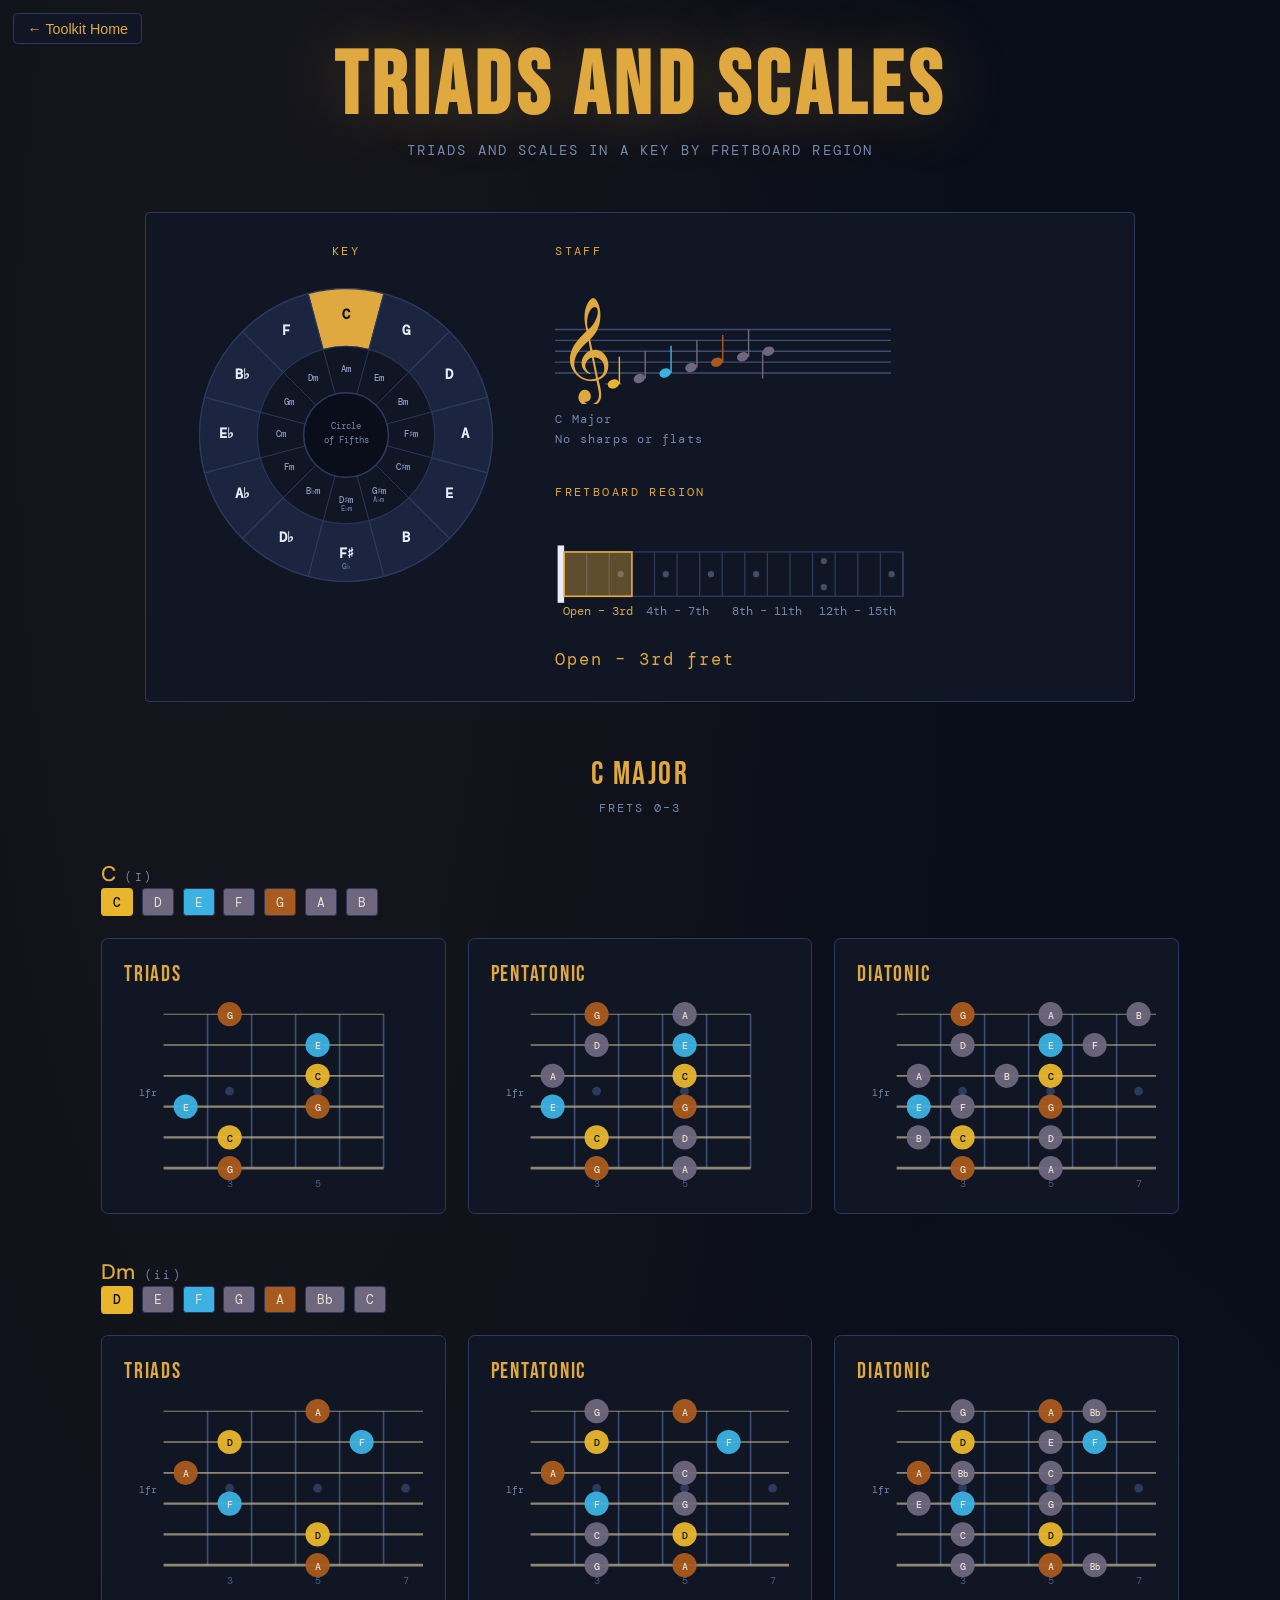
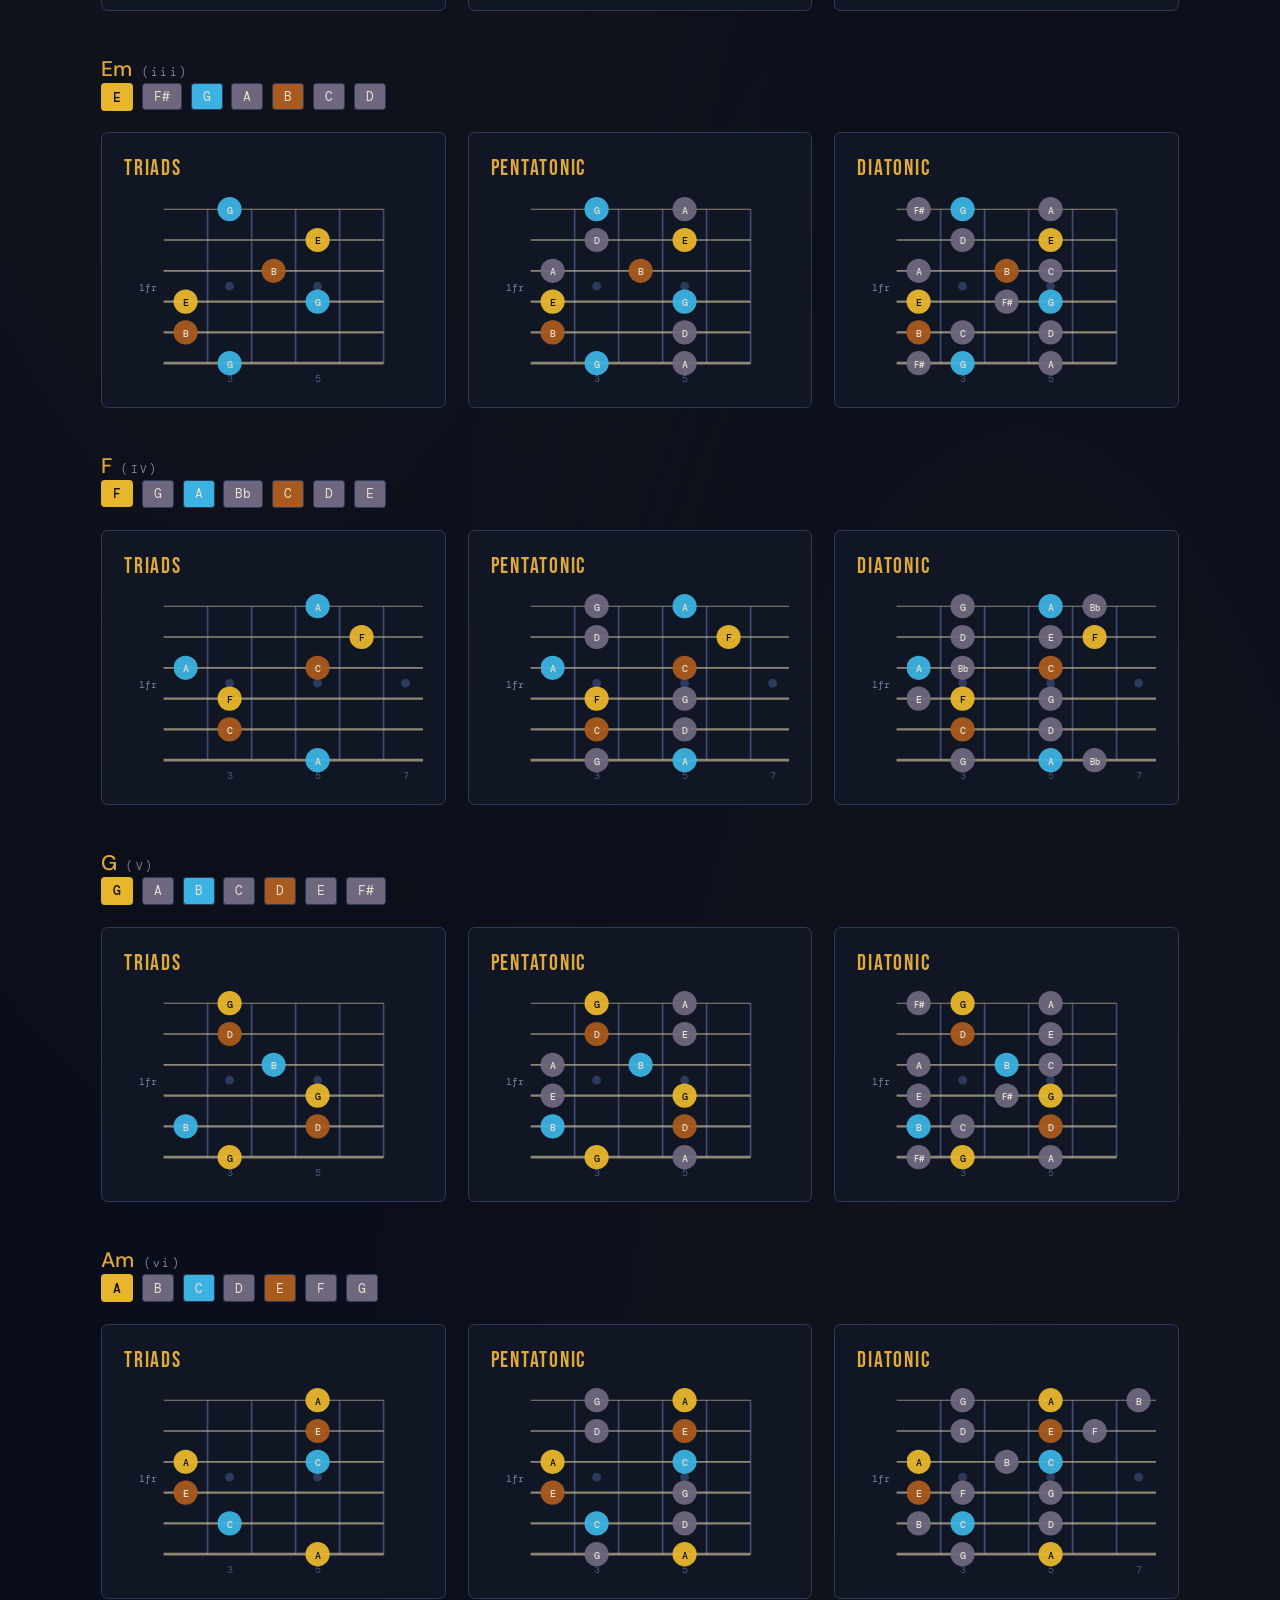
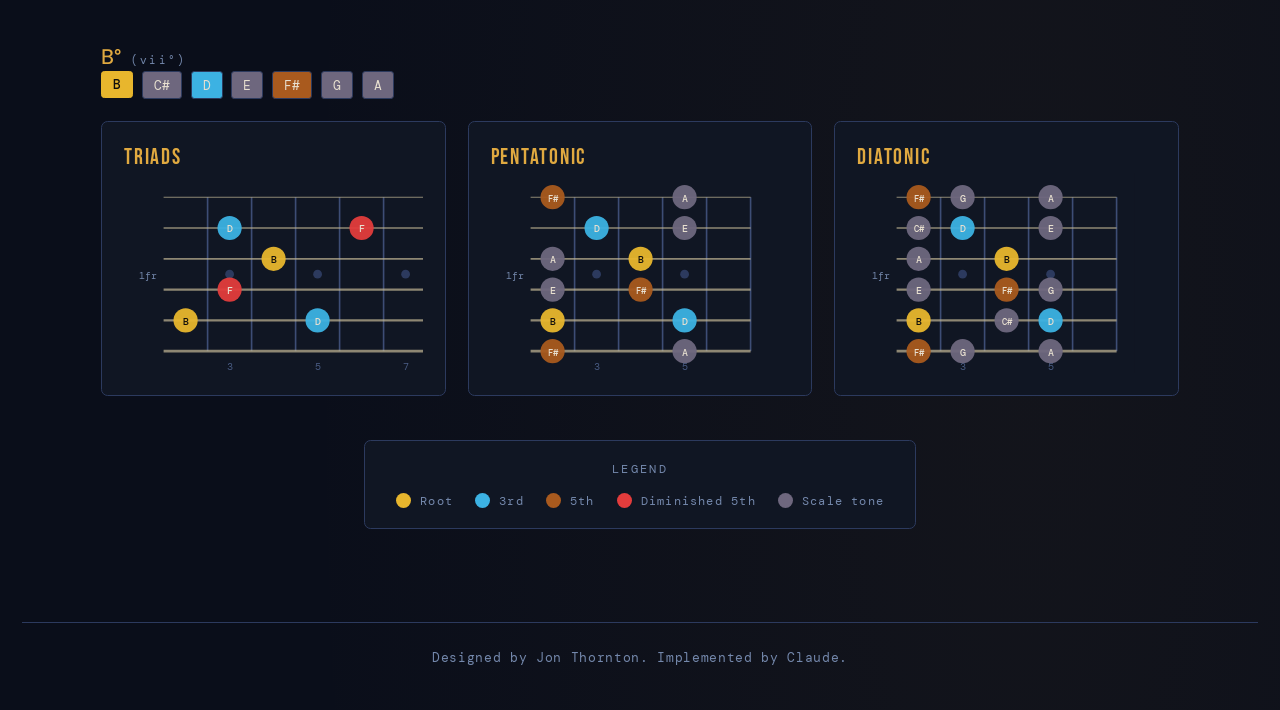
==== commit d8e42473: "Deleted redundant files. Update text. Added tooltip." ====
--- a/arpeggio-position.html
+++ b/arpeggio-position.html
@@ -4,8 +4,8 @@
 <head>
   <meta charset="UTF-8">
   <meta name="viewport" content="width=device-width, initial-scale=1.0">
-  <title>Arpeggios and Scales by Position</title>
-  <meta name="description" content="Find every diatonic triad's 1-3-5 arpeggio shape in a key that falls within a chosen neighbourhood of the fretboard. Pick a key and a 4-fret region from the nut to the 15th fret, and see the CAGED-style arpeggio shape for each scale degree playable there.">
+  <title>Triads and Scales by Position</title>
+  <meta name="description" content="Find every diatonic triad's 1-3-5 triad shape in a key that falls within a chosen neighbourhood of the fretboard. Pick a key and a 4-fret region from the nut to the 15th fret, and see the CAGED-style arpeggio shape for each scale degree playable there.">
   <meta name="theme-color" content="#0a0e1a">
   <link rel="icon" type="image/svg+xml" href="data:image/svg+xml,%3Csvg xmlns='http://www.w3.org/2000/svg' viewBox='0 0 32 32'%3E%3Crect width='32' height='32' rx='6' fill='%230a0e1a'/%3E%3Cline x1='7' y1='24' x2='25' y2='8' stroke='%23223050' stroke-width='1.5'/%3E%3Ccircle cx='8' cy='23' r='2.6' fill='%23e0a940'/%3E%3Ccircle cx='16' cy='16' r='2.6' fill='%23e0a940'/%3E%3Ccircle cx='24' cy='9' r='2.6' fill='%23e0a940'/%3E%3C/svg%3E">
   <link href="https://fonts.googleapis.com/css2?family=Bebas+Neue&family=DM+Mono:wght@400;500&family=DM+Sans:wght@300;400;500&display=swap" rel="stylesheet">
@@ -210,8 +210,8 @@
   <a href="index.html" class="back-link">&larr; Toolkit Home</a>
 
   <header>
-    <h1>Arpeggios and Scales by Position</h1>
-    <p>Arpeggios and scales for each scale degree by position</p>
+    <h1>Triads and Scales</h1>
+    <p>Triads and scales in a key by fretboard region</p>
   </header>
 
   <div class="controls">
@@ -672,7 +672,7 @@
         group.style.animationDelay = `${degree * 0.06}s`;
 
         const cards = [
-          { title: 'Arpeggio', shape: views.arpeggioShape },
+          { title: 'Triads', shape: views.arpeggioShape },
           { title: 'Pentatonic', shape: views.pentatonicShape },
           { title: 'Diatonic', shape: views.diatonicShape },
         ];
